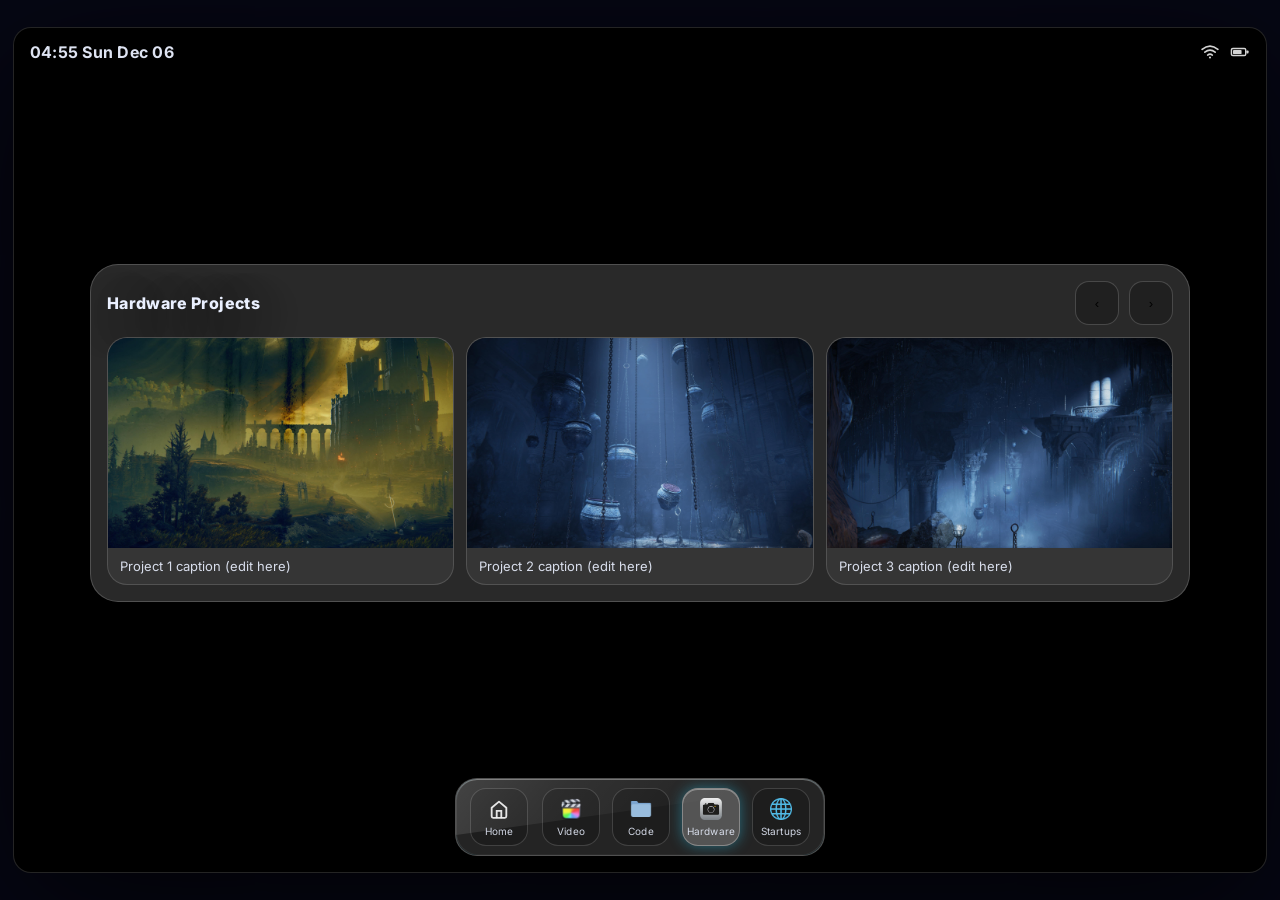
==== hardware.html @ d590d3e7 "init" ====
<!DOCTYPE html>
<html lang="en">
<head>
  <meta charset="utf-8" />
  <meta name="viewport" content="width=device-width, initial-scale=1" />
  <title>Anup's Tablet — Hardware</title>
  <link rel="stylesheet" href="assets/css/styles.css" />
</head>
<body>
  <div class="fullscreen center">
    <div class="device">
      <div class="statusbar">
        <div class="status-left"><span id="clockText"></span></div>
        <div class="status-right" id="statusIcons"></div>
      </div>

      <div class="hardware-wrap">
        <div class="carousel glass-strong">
          <div class="carousel-top">
            <div class="carousel-title">Hardware Projects</div>
            <div style="display:flex; gap:10px;">
              <button class="carousel-btn" id="prevBtn" aria-label="Previous">‹</button>
              <button class="carousel-btn" id="nextBtn" aria-label="Next">›</button>
            </div>
          </div>

          <div class="carousel-track" id="track">
            <!-- 3 cards injected by JS -->
          </div>
        </div>
      </div>

      <div class="dock liquid-glass" id="dock"></div>
    </div>
  </div>

  <script type="module" src="assets/js/hardware.js"></script>
</body>
</html>
---- assets/css/styles.css ----
/* =========================================================
   UPDATED STYLES.CSS
   - Inter font
   - Neon / Frutiger Aero / dark mode palette
   - Larger + wider tablet "device"
   - Home screen apps in ONE ROW
   - Smaller iPad-style dock (evenly spaced like your reference)
   - Video overlay: non-active videos cannot be played + whole card clickable
   ========================================================= */

/* Inter (readability) */
@import url("https://fonts.googleapis.com/css2?family=Inter:wght@400;500;600;700;800&display=swap");

/* =========================================================
   THEME VARIABLES (EDIT COLORS HERE)
   ========================================================= */
:root {
  /* Core */
  --bg: #060714;         /* deep navy */
  --bg-2: #070a1c;       /* slightly brighter */
  --text: #eaf0ff;       /* primary text */
  --muted: rgba(234,240,255,0.75);

  /* Neon accents */
  --accent: #7c5cff;     /* purple neon */
  --accent-2: #2dd4ff;   /* cyan neon */
  --accent-3: #3b82f6;   /* blue neon */

  --accent-soft: rgba(124,92,255,0.20);
  --accent-soft-2: rgba(45,212,255,0.16);

  /* Glass */
  --glass-bg: rgba(255, 255, 255, 0.10);
  --glass-bg-strong: rgba(255, 255, 255, 0.16);
  --glass-border: rgba(255, 255, 255, 0.18);
  --glass-shadow: 0 18px 60px rgba(0,0,0,0.55);

  /* Aero glow */
  --glow: 0 0 18px rgba(45,212,255,0.35);
  --glow-strong: 0 0 26px rgba(124,92,255,0.40);

  /* Video page colors
     NOTE: earlier you asked "dark bg and text red" — if you want that, set:
     --video-text: #ff3b30;
  */
  --video-bg: #05050a;        /* dark gray/black */
  --video-text: var(--accent-2); /* cyan header (Frutiger neon) */
  --video-title: #ffffff;     /* white titles */

  /* Sizes */
  --radius-xl: 28px;
  --radius-lg: 20px;
  --radius-md: 16px;
  --radius-device: 18px;   /* outer device */
  --radius-inner: 16px;    /* panels, dock, cards */


  --blur: 22px;
  --blur-strong: 28px;

  --statusbar-h: 48px;

  /* UPDATED DOCK SIZE (smaller like the reference) */
  --dock-h: 78px;

  /* Primary font */
  --font: "Inter", ui-sans-serif, system-ui, -apple-system, Segoe UI, Roboto, Helvetica, Arial;
}

/* =========================================================
   BASE
   ========================================================= */
* { box-sizing: border-box; }
html, body { height: 100%; }
body {
  margin: 0;
  font-family: var(--font);
  color: var(--text);
  background: var(--bg);
  overflow: hidden;
}

a { color: inherit; text-decoration: none; }

/* =========================================================
   HELPERS
   ========================================================= */
.fullscreen {
  position: relative;
  width: 100vw;
  height: 100vh;
}

.center {
  display: grid;
  place-items: center;
}

.glass {
  background: var(--glass-bg);
  border: 1px solid var(--glass-border);
  backdrop-filter: blur(var(--blur));
  -webkit-backdrop-filter: blur(var(--blur));
  box-shadow: var(--glass-shadow);
  border-radius: var(--radius-xl);
}

.glass-strong {
  background: var(--glass-bg-strong);
  border: 1px solid var(--glass-border);
  backdrop-filter: blur(var(--blur-strong));
  -webkit-backdrop-filter: blur(var(--blur-strong));
  box-shadow: var(--glass-shadow);
  border-radius: var(--radius-xl);
}

.soft-outline {
  box-shadow:
    0 0 0 1px rgba(255,255,255,0.10),
    0 12px 38px rgba(0,0,0,0.55);
}

/* =========================================================
   “LIQUID GLASS” AESTHETIC (optional helper class)
   Add class="liquid-glass" to dock/panels for extra gloss.
   ========================================================= */
.liquid-glass {
  position: relative;
  overflow: hidden;
}

.liquid-glass::before {
  content: "";
  position: absolute;
  inset: -40% -20% auto -20%;
  height: 60%;
  background: linear-gradient(
    135deg,
    rgba(255,255,255,0.28),
    rgba(255,255,255,0.10),
    transparent 70%
  );
  transform: rotate(-8deg);
  pointer-events: none;
  opacity: 0.55;
}

.liquid-glass::after {
  content: "";
  position: absolute;
  inset: 0;
  border-radius: inherit;
  pointer-events: none;
  box-shadow: inset 0 0 0 1px rgba(255,255,255,0.10), var(--glow);
  opacity: 0.85;
}

/* =========================================================
   DEVICE FRAME (UPDATED: larger + wider)
   ========================================================= */
.device {
  /* EDIT HERE: overall tablet size */
  width: min(1400px, 98vw);
  height: min(860px, 94vh);

  margin: auto;
  border-radius: var(--radius-device);
  overflow: hidden;
  position: relative;

  border: 1px solid rgba(255,255,255,0.14);
  box-shadow: 0 35px 140px rgba(0,0,0,0.70);
  background: #000;
}

/* =========================================================
   WALLPAPER (Lock + Main)
   ========================================================= */
.wallpaper {
  position: absolute;
  inset: 0;
  background-size: cover;
  background-position: center;
  transform: scale(1.03);
}

/* Frutiger Aero-ish wash + darken */
.wallpaper::after {
  content: "";
  position: absolute;
  inset: 0;
  background:
    radial-gradient(1200px 700px at 20% 20%, rgba(45,212,255,0.18), transparent 55%),
    radial-gradient(900px 600px at 80% 30%, rgba(124,92,255,0.20), transparent 55%),
    radial-gradient(800px 500px at 60% 85%, rgba(59,130,246,0.14), transparent 60%),
    rgba(0,0,0,0.55);

  backdrop-filter: saturate(135%) contrast(108%);
}

/* =========================================================
   LOCK SCREEN (index.html)
   ========================================================= */
.lock-top-title {
  position: absolute;
  top: 34px;
  left: 0;
  right: 0;
  text-align: center;
  font-weight: 750;
  letter-spacing: 0.35px;
  opacity: 0.92;
  text-shadow: 0 10px 40px rgba(0,0,0,0.7);
}

.lock-hint {
  position: absolute;
  bottom: 150px;
  left: 0;
  right: 0;
  text-align: center;
  opacity: 0.75;
  font-size: 14px;
}

.lock-button {
  position: absolute;
  bottom: 54px;
  left: 50%;
  transform: translateX(-50%);
  width: 74px;
  height: 74px;
  border-radius: 999px;
  display: grid;
  place-items: center;
  cursor: pointer;
  user-select: none;

  background: rgba(255,255,255,0.12);
  border: 1px solid rgba(255,255,255,0.20);
  backdrop-filter: blur(var(--blur));
  -webkit-backdrop-filter: blur(var(--blur));
  box-shadow: 0 18px 55px rgba(0,0,0,0.55);
  transition: transform 180ms ease, background 180ms ease, box-shadow 180ms ease;
}

.lock-button:hover {
  transform: translateX(-50%) scale(1.05);
  background: rgba(255,255,255,0.16);
  box-shadow: 0 22px 70px rgba(0,0,0,0.65);
}

.lock-icon { width: 28px; height: 28px; opacity: 0.95; }


/* =========================================================
   LOCK UNLOCK ANIMATION (SLOWER + GLASS RIPPLE + HIGHER SHACKLE LIFT)
   Requires the shackle path in your lock SVG to have: id="lockShackle"
   ========================================================= */

/* Shackle: lift up first, then swing open, then drift away */
.unlocking #lockShackle {
  transform-origin: 12px 10px;
  animation: shackleLiftAndOpen 1600ms cubic-bezier(.18,.75,.24,1) forwards;
}

@keyframes shackleLiftAndOpen {
  0% { transform: rotate(0deg) translate(0, 0); opacity: 1; }
  30% { transform: rotate(0deg) translate(0, -12px); opacity: 1; }
  48% { transform: rotate(0deg) translate(0, -18px); opacity: 1; }
  72% { transform: rotate(-38deg) translate(-4px, -20px); opacity: 0.92; }
  100% { transform: rotate(-62deg) translate(-8px, -28px); opacity: 0; }
}

/* Glass ripple from the lock button */
.lock-button {
  overflow: visible;
}

.unlocking .lock-button::after {
  content: "";
  position: absolute;
  inset: 50%;
  width: 12px;
  height: 12px;
  border-radius: 999px;
  transform: translate(-50%, -50%) scale(0.6);
  pointer-events: none;

  background: radial-gradient(
    circle,
    rgba(255,255,255,0.40) 0%,
    rgba(45,212,255,0.28) 22%,
    rgba(124,92,255,0.18) 44%,
    rgba(255,255,255,0.00) 70%
  );

  opacity: 0;
  animation: glassRipple 2100ms cubic-bezier(.16,.82,.22,1) forwards;
}

@keyframes glassRipple {
  0% { opacity: 0; transform: translate(-50%, -50%) scale(0.6); }
  12% { opacity: 0.85; transform: translate(-50%, -50%) scale(1.2); }
  55% { opacity: 0.55; transform: translate(-50%, -50%) scale(7.2); }
  100% { opacity: 0; transform: translate(-50%, -50%) scale(12.0); }
}

/* Slow the overall lock-screen transition a bit for readability */
.unlocking .wallpaper { animation: unlockFade 1800ms ease forwards; }
.unlocking .lock-top-title,
.unlocking .lock-hint,
.unlocking .lock-button { animation: unlockSlide 1600ms ease forwards; }

@keyframes unlockFade {
  to { filter: blur(10px) brightness(0.74); transform: scale(1.08); }
}

@keyframes unlockSlide {
  to { transform: translateX(-50%) translateY(26px); opacity: 0; }
}

/* =========================================================
   STATUS BAR
   ========================================================= */
.statusbar {
  position: absolute;
  top: 0;
  left: 0;
  right: 0;
  height: var(--statusbar-h);
  padding: 10px 16px;
  display: flex;
  align-items: center;
  justify-content: space-between;
  pointer-events: none;
}

.status-left {
  font-weight: 700;
  letter-spacing: 0.25px;
  opacity: 0.95;
  display: flex;
  gap: 8px;
  align-items: center;
}

.status-right {
  display: flex;
  gap: 10px;
  align-items: center;
  opacity: 0.92;
}

.status-icon { width: 20px; height: 20px; }

/* =========================================================
   HOME SCREEN (main.html) — ONE ROW APPS
   ========================================================= */
.homescreen {
  position: absolute;
  inset: 0;
  padding: 64px 34px calc(var(--dock-h) + 18px);
}

/* UPDATED: use flex centering */
.app-grid {
  height: 100%;
  display: flex;
  align-items: center;
  justify-content: center;
}

/* UPDATED: one horizontal line */
.apps {
  display: grid;
  grid-auto-flow: column;     /* force one row */
  grid-auto-columns: 140px;   /* per-app column width */
  gap: 36px;
  padding: 28px 36px;

  border-radius: var(--radius-xl);
  background: rgba(0,0,0,0.18);
  border: 1px solid rgba(255,255,255,0.10);
  backdrop-filter: blur(12px);
}

.app-tile {
  width: 140px;
  display: grid;
  justify-items: center;
  gap: 10px;
  cursor: pointer;
  user-select: none;
}

.app-icon {
  width: 86px;
  height: 86px;
  border-radius: 22px;
  overflow: hidden;
  display: grid;
  place-items: center;
  background: rgba(255,255,255,0.12);
  border: 1px solid rgba(255,255,255,0.16);
  backdrop-filter: blur(10px);
  transition: transform 180ms ease, background 180ms ease, box-shadow 180ms ease;
}

.app-tile:hover .app-icon {
  transform: translateY(-2px) scale(1.05);
  background: rgba(255,255,255,0.16);
  box-shadow: var(--glow);
}

.app-icon img {
  width: 100%;
  height: 100%;
  object-fit: cover;
}

.app-label {
  font-size: 14px;
  opacity: 0.95;
  text-align: center;
  text-transform: lowercase;
  letter-spacing: 0.25px;
}

/* Larger home icons on wide tablet screens */
@media (min-width: 1200px) {
  .apps {
    grid-auto-columns: 160px;
    gap: 44px;
    padding: 32px 44px;
  }
  .app-icon {
    width: 104px;
    height: 104px;
    border-radius: 26px;
  }
  .app-label {
    font-size: 15px;
    letter-spacing: 0.3px;
  }
}

/* =========================================================
   DOCK / FLOATING MENU — SMALLER + EVEN SPACING (reference)
   ========================================================= */
.dock {
  position: absolute;
  left: 50%;
  bottom: 16px;
  transform: translateX(-50%);

  /* ✅ shrink-to-fit content */
  width: fit-content;
  max-width: 94%;

  height: var(--dock-h);
  padding: 10px 14px;

  display: flex;
  align-items: center;
  gap: 14px; /* spacing between Home and app group */

  border-radius: 22px;

  /* ✅ Liquid glass look */
  background: rgba(255,255,255,0.14);
  border: 1px solid rgba(255,255,255,0.20);
  backdrop-filter: blur(var(--blur-strong)) saturate(160%);
  -webkit-backdrop-filter: blur(var(--blur-strong)) saturate(160%);

  box-shadow:
    0 14px 44px rgba(0,0,0,0.55),
    inset 0 1px 0 rgba(255,255,255,0.28),
    inset 0 -1px 0 rgba(0,0,0,0.35);

  overflow: hidden; /* important for gloss layer */
}

/* Gloss highlight sweep */
.dock::before {
  content: "";
  position: absolute;
  inset: -30% -20% auto -20%;
  height: 70%;
  background: linear-gradient(
    135deg,
    rgba(255,255,255,0.34),
    rgba(255,255,255,0.12),
    transparent 70%
  );
  transform: rotate(-8deg);
  pointer-events: none;
  opacity: 0.55;
}

/* Neon edge glow */
.dock::after {
  content: "";
  position: absolute;
  inset: 0;
  border-radius: inherit;
  pointer-events: none;
  box-shadow: inset 0 0 0 1px rgba(255,255,255,0.10), var(--glow);
  opacity: 0.85;
}

.dock-left,
.dock-right {
  display: flex;
  align-items: center;
  gap: 12px; /* even spacing between items */
}

/* Each dock button becomes icon + label stack */
.dock-btn {
  width: 58px;
  height: calc(var(--dock-h) - 20px); /* keep inside padding */
  border-radius: 16px;

  display: flex;
  flex-direction: column;
  align-items: center;
  justify-content: center;
  gap: 6px;

  border: 1px solid rgba(255,255,255,0.16);
  background: rgba(0,0,0,0.18);

  cursor: pointer;
  transition: transform 140ms ease, background 140ms ease, box-shadow 140ms ease;
}

.dock-btn:hover {
  transform: translateY(-2px);
  background: rgba(0,0,0,0.24);
  box-shadow: var(--glow);
}

/* Active highlight (subtle but clear) */
.dock-btn.active {
  background: rgba(255,255,255,0.22);
  border-color: rgba(255,255,255,0.30);
  box-shadow:
    inset 0 1px 0 rgba(255,255,255,0.35),
    0 0 14px rgba(45,212,255,0.40);
}

/* Icon size */
.dock-btn img,
.dock-btn svg {
  width: 22px;
  height: 22px;
  opacity: 0.95;
}

/* Label under icon */
.dock-label {
  font-size: 10px;
  line-height: 1;
  letter-spacing: 0.2px;
  opacity: 0.88;

  /* keep labels from wrapping */
  white-space: nowrap;
}

/* =========================================================
   VIDEO EDITING PAGE
   ========================================================= */
.video-page { background: var(--video-bg); }

.video-header {
  position: absolute;
  top: 54px;
  left: 0;
  right: 0;
  text-align: center;
  font-weight: 800;
  color: var(--video-text);
  letter-spacing: 0.35px;
  text-shadow: 0 0 18px rgba(45,212,255,0.20);
}

.video-grid {
  position: absolute;
  inset: 120px 24px calc(var(--dock-h) + 34px);
  display: grid;
  place-items: center;
}

.video-row {
  width: min(1100px, 94%);
  display: grid;
  grid-template-columns: repeat(3, 1fr);
  gap: 18px;
}

.video-card {
  border-radius: 20px;
  overflow: hidden;
  border: 1px solid rgba(255,255,255,0.14);
  background: rgba(255,255,255,0.06);
  backdrop-filter: blur(12px);
  cursor: pointer;
  transition: transform 200ms ease, box-shadow 200ms ease, border-color 200ms ease;
}

/*
  IMPORTANT (PATCH):
  Wrap the iframe + overlay in a .video-frame so the "Tap to select" pill centers
  over the VIDEO area only (not including the title block below).

  Expected structure:
    <div class="video-card">
      <div class="video-frame">
        <div class="video-overlay"></div>
        <iframe class="video-embed" ...></iframe>
      </div>
      <div class="video-title">...</div>
    </div>
*/
.video-frame {
  position: relative;
  width: 100%;
}

/*
  Video overlay behavior (PATCH):
  - When NOT active: overlay blocks the iframe so the video can't be played
    and the entire tile is clickable to activate.
  - When active: overlay disappears so the user can interact with the iframe.
  - "Tap to select" pill is centered via flex (always true center).
*/
.video-overlay {
  position: absolute;
  inset: 0;
  z-index: 2;
  cursor: pointer;

  display: flex;
  align-items: center;
  justify-content: center;

  /* subtle glass sheen */
  background: linear-gradient(
    135deg,
    rgba(255,255,255,0.08),
    rgba(0,0,0,0.12)
  );
  backdrop-filter: blur(6px);
  -webkit-backdrop-filter: blur(6px);
}

.video-overlay::after {
  content: none;
}

.video-card:hover { transform: translateY(-3px); }


.video-card.active {
  transform: scale(1.08);
  border-color: rgba(45,212,255,0.9);
  box-shadow: 0 0 0 6px rgba(45,212,255,0.14), 0 30px 90px rgba(0,0,0,0.7);
  z-index: 3;
}

/* when active, overlay should not block clicks */
.video-card.active .video-overlay {
  display: none;
}

.video-embed {
  width: 100%;
  aspect-ratio: 16 / 9;
  border: 0;
  display: block;
}

.video-title {
  padding: 10px 12px;
  color: var(--video-title);
  font-size: 14px;
  opacity: 0.92;
}

/* =========================================================
   PROGRAMMING PAGE (file system + viewer)
   ========================================================= */
.programming-layout {
  position: absolute;
  inset: 64px 18px calc(var(--dock-h) + 20px);
  display: grid;
  grid-template-columns: 1.2fr 1fr;
  gap: 14px;
}

.panel {
  border-radius: var(--radius-xl);
  background: rgba(255,255,255,0.10);
  border: 1px solid rgba(255,255,255,0.16);
  backdrop-filter: blur(var(--blur));
  -webkit-backdrop-filter: blur(var(--blur));
  box-shadow: 0 18px 55px rgba(0,0,0,0.55);
  overflow: hidden;
}

.panel-header {
  padding: 14px 16px;
  border-bottom: 1px solid rgba(255,255,255,0.12);
  display: flex;
  align-items: center;
  justify-content: space-between;
}

.panel-title {
  font-weight: 800;
  letter-spacing: 0.35px;
  text-shadow: 0 10px 40px rgba(0,0,0,0.7);
}

.fs {
  padding: 10px 0 14px;
  height: 100%;
  overflow: auto;
}

.fs-group { padding: 8px 14px; }

.fs-lang {
  font-weight: 800;
  opacity: 0.92;
  margin: 8px 0 6px;
  display: flex;
  align-items: center;
  gap: 8px;
}

.fs-file {
  padding: 10px 10px;
  border-radius: 14px;
  display: grid;
  grid-template-columns: 1fr auto auto;
  gap: 10px;
  align-items: center;
  cursor: pointer;
  border: 1px solid transparent;
  transition: background 140ms ease, border-color 140ms ease, box-shadow 140ms ease;
}

.fs-file:hover {
  background: rgba(0,0,0,0.18);
  border-color: rgba(255,255,255,0.10);
}

.fs-file.active {
  background: rgba(45,212,255,0.14);
  border-color: rgba(45,212,255,0.60);
  box-shadow: var(--glow);
}

.fs-meta {
  font-size: 12px;
  opacity: 0.75;
  white-space: nowrap;
}

.viewer {
  padding: 14px 16px;
  height: calc(100% - 52px);
  overflow: auto;
}

.viewer h2 { margin: 0 0 8px; font-size: 18px; }
.viewer p { margin: 8px 0; opacity: 0.92; line-height: 1.45; }

/* =========================================================
   HARDWARE PAGE (carousel 3-at-a-time)
   ========================================================= */
.hardware-wrap {
  position: absolute;
  inset: 64px 18px calc(var(--dock-h) + 20px);
  display: grid;
  place-items: center;
}

.carousel {
  width: min(1100px, 96%);
  padding: 16px;
  border-radius: var(--radius-xl);
}

.carousel-top {
  display: flex;
  align-items: center;
  justify-content: space-between;
  margin-bottom: 12px;
}

.carousel-title {
  font-weight: 800;
  letter-spacing: 0.35px;
  text-shadow: 0 10px 40px rgba(0,0,0,0.7);
}

.carousel-btn {
  width: 44px;
  height: 44px;
  border-radius: 14px;
  border: 1px solid rgba(255,255,255,0.18);
  background: rgba(0,0,0,0.22);
  cursor: pointer;
  display: grid;
  place-items: center;
  transition: transform 140ms ease, box-shadow 140ms ease;
}

.carousel-btn:hover {
  transform: translateY(-2px);
  box-shadow: var(--glow);
}

.carousel-track {
  display: grid;
  grid-template-columns: repeat(3, 1fr);
  gap: 12px;
}

.hw-card {
  border-radius: 20px;
  overflow: hidden;
  border: 1px solid rgba(255,255,255,0.14);
  background: rgba(255,255,255,0.06);
}

.hw-img {
  width: 100%;
  height: 210px;
  object-fit: cover;
  display: block;
}

.hw-caption {
  padding: 10px 12px;
  font-size: 13px;
  opacity: 0.9;
}

/* =========================================================
   STARTUPS PAGE (browser mock)
   ========================================================= */
.browser-wrap {
  position: absolute;
  inset: 64px 18px calc(var(--dock-h) + 20px);
  display: grid;
  place-items: center;
}

.browser {
  width: min(1100px, 96%);
  height: min(560px, 72vh);
  border-radius: var(--radius-xl);
  overflow: hidden;
}

.browser-topbar {
  display: grid;
  grid-template-columns: auto 1fr auto;
  gap: 12px;
  align-items: center;
  padding: 10px 12px;
  border-bottom: 1px solid rgba(255,255,255,0.12);
}

.traffic { display: flex; gap: 8px; align-items: center; }
.dot {
  width: 12px; height: 12px; border-radius: 999px;
  background: rgba(255,255,255,0.18);
}

.tabs {
  display: flex;
  gap: 8px;
  align-items: center;
}

.tab {
  padding: 8px 10px;
  border-radius: 14px;
  border: 1px solid rgba(255,255,255,0.16);
  background: rgba(0,0,0,0.18);
  cursor: pointer;
  font-size: 13px;
  opacity: 0.92;
  transition: box-shadow 140ms ease, transform 140ms ease;
}

.tab:hover {
  transform: translateY(-1px);
  box-shadow: var(--glow);
}

.tab.active {
  border-color: rgba(45,212,255,0.65);
  background: rgba(45,212,255,0.12);
  box-shadow: var(--glow);
}

.urlbar {
  padding: 8px 10px;
  border-radius: 14px;
  border: 1px solid rgba(255,255,255,0.16);
  background: rgba(0,0,0,0.22);
  font-size: 13px;
  opacity: 0.9;
  white-space: nowrap;
  overflow: hidden;
  text-overflow: ellipsis;
}

.browser-content {
  height: calc(100% - 54px);
  overflow: auto;
  padding: 18px;
  background: rgba(0,0,0,0.16);
}

.page { display: none; }
.page.active { display: block; }

.page h2 { margin: 0 0 10px; }
.page p { margin: 8px 0; line-height: 1.45; opacity: 0.92; }
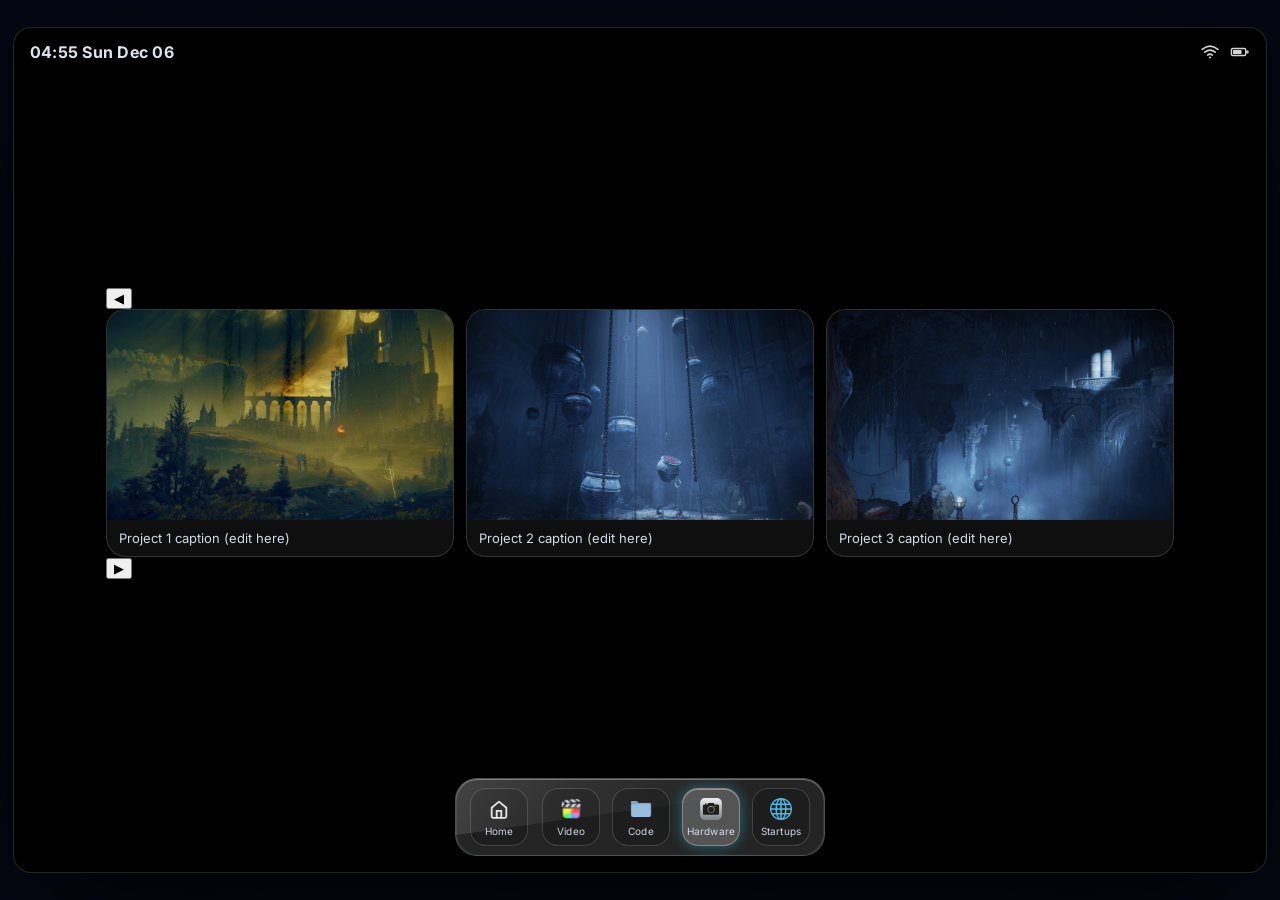
==== commit df802895: "organization and optimization" ====
--- a/hardware.html
+++ b/hardware.html
@@ -4,9 +4,14 @@
   <meta charset="utf-8" />
   <meta name="viewport" content="width=device-width, initial-scale=1" />
   <title>Anup's Tablet — Hardware</title>
+
+  <link rel="preconnect" href="https://fonts.googleapis.com" />
+  <link rel="preconnect" href="https://fonts.gstatic.com" crossorigin />
+  <link rel="stylesheet" href="https://fonts.googleapis.com/css2?family=Inter:wght@400;500;600;700;800&display=swap" />
+
   <link rel="stylesheet" href="assets/css/styles.css" />
 </head>
-<body>
+<body class="hardware-page">
   <div class="fullscreen center">
     <div class="device">
       <div class="statusbar">
@@ -15,22 +20,48 @@
       </div>
 
       <div class="hardware-wrap">
-        <div class="carousel glass-strong">
-          <div class="carousel-top">
-            <div class="carousel-title">Hardware Projects</div>
-            <div style="display:flex; gap:10px;">
-              <button class="carousel-btn" id="prevBtn" aria-label="Previous">‹</button>
-              <button class="carousel-btn" id="nextBtn" aria-label="Next">›</button>
-            </div>
-          </div>
-
-          <div class="carousel-track" id="track">
-            <!-- 3 cards injected by JS -->
-          </div>
+        <div class="carousel">
+          <button class="carousel-nav" id="prevBtn" aria-label="Previous">◀</button>
+          <div class="carousel-track" id="track"></div>
+          <button class="carousel-nav" id="nextBtn" aria-label="Next">▶</button>
         </div>
       </div>
 
-      <div class="dock liquid-glass" id="dock"></div>
+      <!-- Dock (static HTML = faster + no JS injection) -->
+      <nav class="dock liquid-glass" aria-label="App Dock">
+        <div class="dock-left">
+          <a class="dock-btn" href="main.html" aria-label="Home">
+            <svg viewBox="0 0 24 24" fill="none" aria-hidden="true">
+              <path d="M4 10.6 12 4l8 6.6V20a1.6 1.6 0 0 1-1.6 1.6H5.6A1.6 1.6 0 0 1 4 20v-9.4Z"
+                stroke="white" opacity="0.92" stroke-width="2" stroke-linejoin="round"/>
+              <path d="M9.5 21v-7h5v7" stroke="white" opacity="0.92" stroke-width="2" stroke-linecap="round"/>
+            </svg>
+            <div class="dock-label">Home</div>
+          </a>
+        </div>
+
+        <div class="dock-right">
+          <a class="dock-btn" href="video.html" aria-label="Video Editing">
+            <img src="assets/img/icons/app-video.png" alt="Video" loading="lazy" />
+            <div class="dock-label">Video</div>
+          </a>
+
+          <a class="dock-btn" href="programming.html" aria-label="Programming">
+            <img src="assets/img/icons/app-programming.png" alt="Programming" loading="lazy" />
+            <div class="dock-label">Code</div>
+          </a>
+
+          <a class="dock-btn active" href="hardware.html" aria-label="Hardware">
+            <img src="assets/img/icons/app-hardware.png" alt="Hardware" loading="lazy" />
+            <div class="dock-label">Hardware</div>
+          </a>
+
+          <a class="dock-btn" href="startups.html" aria-label="Startups">
+            <img src="assets/img/icons/app-startups.png" alt="Startups" loading="lazy" />
+            <div class="dock-label">Startups</div>
+          </a>
+        </div>
+      </nav>
     </div>
   </div>
 
--- a/assets/css/styles.css
+++ b/assets/css/styles.css
@@ -9,7 +9,6 @@
    ========================================================= */
 
 /* Inter (readability) */
-@import url("https://fonts.googleapis.com/css2?family=Inter:wght@400;500;600;700;800&display=swap");
 
 /* =========================================================
    THEME VARIABLES (EDIT COLORS HERE)
@@ -252,72 +251,17 @@
 
 .lock-icon { width: 28px; height: 28px; opacity: 0.95; }
 
-
-/* =========================================================
-   LOCK UNLOCK ANIMATION (SLOWER + GLASS RIPPLE + HIGHER SHACKLE LIFT)
-   Requires the shackle path in your lock SVG to have: id="lockShackle"
-   ========================================================= */
-
-/* Shackle: lift up first, then swing open, then drift away */
-.unlocking #lockShackle {
-  transform-origin: 12px 10px;
-  animation: shackleLiftAndOpen 1600ms cubic-bezier(.18,.75,.24,1) forwards;
-}
-
-@keyframes shackleLiftAndOpen {
-  0% { transform: rotate(0deg) translate(0, 0); opacity: 1; }
-  30% { transform: rotate(0deg) translate(0, -12px); opacity: 1; }
-  48% { transform: rotate(0deg) translate(0, -18px); opacity: 1; }
-  72% { transform: rotate(-38deg) translate(-4px, -20px); opacity: 0.92; }
-  100% { transform: rotate(-62deg) translate(-8px, -28px); opacity: 0; }
-}
-
-/* Glass ripple from the lock button */
-.lock-button {
-  overflow: visible;
-}
-
-.unlocking .lock-button::after {
-  content: "";
-  position: absolute;
-  inset: 50%;
-  width: 12px;
-  height: 12px;
-  border-radius: 999px;
-  transform: translate(-50%, -50%) scale(0.6);
-  pointer-events: none;
-
-  background: radial-gradient(
-    circle,
-    rgba(255,255,255,0.40) 0%,
-    rgba(45,212,255,0.28) 22%,
-    rgba(124,92,255,0.18) 44%,
-    rgba(255,255,255,0.00) 70%
-  );
-
-  opacity: 0;
-  animation: glassRipple 2100ms cubic-bezier(.16,.82,.22,1) forwards;
-}
-
-@keyframes glassRipple {
-  0% { opacity: 0; transform: translate(-50%, -50%) scale(0.6); }
-  12% { opacity: 0.85; transform: translate(-50%, -50%) scale(1.2); }
-  55% { opacity: 0.55; transform: translate(-50%, -50%) scale(7.2); }
-  100% { opacity: 0; transform: translate(-50%, -50%) scale(12.0); }
-}
-
-/* Slow the overall lock-screen transition a bit for readability */
-.unlocking .wallpaper { animation: unlockFade 1800ms ease forwards; }
+/* Unlock animation */
+.unlocking .wallpaper { animation: unlockFade 550ms ease forwards; }
 .unlocking .lock-top-title,
 .unlocking .lock-hint,
-.unlocking .lock-button { animation: unlockSlide 1600ms ease forwards; }
+.unlocking .lock-button { animation: unlockSlide 500ms ease forwards; }
 
 @keyframes unlockFade {
-  to { filter: blur(10px) brightness(0.74); transform: scale(1.08); }
-}
-
+  to { filter: blur(8px) brightness(0.78); transform: scale(1.10); }
+}
 @keyframes unlockSlide {
-  to { transform: translateX(-50%) translateY(26px); opacity: 0; }
+  to { transform: translateX(-50%) translateY(20px); opacity: 0; }
 }
 
 /* =========================================================
@@ -601,6 +545,7 @@
 }
 
 .video-card {
+  position: relative; /* required for overlay */
   border-radius: 20px;
   overflow: hidden;
   border: 1px solid rgba(255,255,255,0.14);
@@ -610,43 +555,88 @@
   transition: transform 200ms ease, box-shadow 200ms ease, border-color 200ms ease;
 }
 
-/*
-  IMPORTANT (PATCH):
-  Wrap the iframe + overlay in a .video-frame so the "Tap to select" pill centers
-  over the VIDEO area only (not including the title block below).
-
-  Expected structure:
-    <div class="video-card">
-      <div class="video-frame">
-        <div class="video-overlay"></div>
-        <iframe class="video-embed" ...></iframe>
-      </div>
-      <div class="video-title">...</div>
-    </div>
-*/
-.video-frame {
-  position: relative;
-  width: 100%;
-}
-
-/*
-  Video overlay behavior (PATCH):
-  - When NOT active: overlay blocks the iframe so the video can't be played
-    and the entire tile is clickable to activate.
-  - When active: overlay disappears so the user can interact with the iframe.
-  - "Tap to select" pill is centered via flex (always true center).
-*/
+/* overlay blocks interaction when NOT active */
 .video-overlay {
   position: absolute;
   inset: 0;
   z-index: 2;
   cursor: pointer;
-
-  display: flex;
-  align-items: center;
-  justify-content: center;
-
-  /* subtle glass sheen */
+  background: transparent; /* can be glassy if you want */
+}
+
+.video-overlay::after {
+  content: "Tap to select";
+  position: absolute;
+
+  /* ✅ perfect center */
+  top: 50%;
+  left: 50%;
+  transform: translate(-50%, -50%);
+
+  padding: 8px 14px;
+  border-radius: 999px;
+
+  font-size: 13px;
+  font-weight: 500;
+  letter-spacing: 0.3px;
+  opacity: 0.9;
+
+  background: rgba(0,0,0,0.55);
+  border: 1px solid rgba(255,255,255,0.18);
+  backdrop-filter: blur(6px);
+  -webkit-backdrop-filter: blur(6px);
+
+  box-shadow:
+    0 8px 30px rgba(0,0,0,0.55),
+    inset 0 1px 0 rgba(255,255,255,0.25);
+
+  pointer-events: none; /* click passes through to overlay */
+}
+
+.video-card:hover { transform: translateY(-3px); }
+
+.video-card:hover .video-overlay::after {
+  opacity: 1;
+}
+
+.video-card.active {
+  transform: scale(1.08);
+  border-color: rgba(45,212,255,0.9);
+  box-shadow: 0 0 0 6px rgba(45,212,255,0.14), 0 30px 90px rgba(0,0,0,0.7);
+  z-index: 3;
+}
+
+/* when active, overlay should not block clicks */
+.video-card.active .video-overlay {
+  display: none;
+}
+
+.video-embed {
+  width: 100%;
+  aspect-ratio: 16 / 9;
+  border: 0;
+  display: block;
+}
+
+.video-title {
+  padding: 10px 12px;
+  color: var(--video-title);
+  font-size: 14px;
+  opacity: 0.92;
+}
+
+/* =========================================================
+   VIDEO OVERLAY (requested behavior)
+   - If NOT active: overlay blocks iframe so it cannot play
+   - Whole card is clickable to activate
+   ========================================================= */
+.video-overlay {
+  position: absolute;
+  inset: 0;
+  z-index: 2;
+  cursor: pointer;
+
+  /* subtle glass sheen (looks intentional) */
   background: linear-gradient(
     135deg,
     rgba(255,255,255,0.08),
@@ -656,37 +646,26 @@
   -webkit-backdrop-filter: blur(6px);
 }
 
-.video-overlay::after {
-  content: none;
-}
-
-.video-card:hover { transform: translateY(-3px); }
-
-
-.video-card.active {
-  transform: scale(1.08);
-  border-color: rgba(45,212,255,0.9);
-  box-shadow: 0 0 0 6px rgba(45,212,255,0.14), 0 30px 90px rgba(0,0,0,0.7);
-  z-index: 3;
-}
-
-/* when active, overlay should not block clicks */
+/* When active, allow interaction with iframe */
 .video-card.active .video-overlay {
   display: none;
 }
 
-.video-embed {
-  width: 100%;
-  aspect-ratio: 16 / 9;
-  border: 0;
-  display: block;
-}
-
-.video-title {
-  padding: 10px 12px;
-  color: var(--video-title);
-  font-size: 14px;
-  opacity: 0.92;
+/* Optional hint pill */
+.video-overlay::after {
+  content: "Tap to select";
+  position: absolute;
+  left: 12px;
+  bottom: 12px;
+  padding: 6px 10px;
+  border-radius: 999px;
+
+  font-size: 12px;
+  letter-spacing: 0.2px;
+  opacity: 0.85;
+
+  background: rgba(0,0,0,0.45);
+  border: 1px solid rgba(255,255,255,0.16);
 }
 
 /* =========================================================
@@ -935,3 +914,60 @@
 
 .page h2 { margin: 0 0 10px; }
 .page p { margin: 8px 0; line-height: 1.45; opacity: 0.92; }
+
+/* =========================================================
+   PATCH OVERRIDES (performance + latest behavior)
+   - Remove "Tap to select" pill (keep overlay for click-to-select + blocking)
+   - Ensure overlay centers against VIDEO AREA only using .video-frame wrapper
+   - Lock: slower unlock + higher shackle lift + glass ripple
+   ========================================================= */
+
+/* Ensure .video-frame exists even if older CSS didn’t define it */
+.video-frame{position:relative;width:100%;}
+
+/* Remove visual pill/hint entirely */
+.video-overlay::after{content:none !important;}
+
+/* Lock shackle animation (requires #lockShackle in SVG) */
+.unlocking #lockShackle{
+  transform-origin:12px 10px;
+  animation:shackleLiftAndOpen 1600ms cubic-bezier(.18,.75,.24,1) forwards;
+}
+
+@keyframes shackleLiftAndOpen{
+  0%{transform:rotate(0deg) translate(0,0);opacity:1;}
+  30%{transform:rotate(0deg) translate(0,-12px);opacity:1;}
+  48%{transform:rotate(0deg) translate(0,-18px);opacity:1;}
+  72%{transform:rotate(-38deg) translate(-4px,-20px);opacity:.92;}
+  100%{transform:rotate(-62deg) translate(-8px,-28px);opacity:0;}
+}
+
+/* Glass ripple from lock button */
+.unlocking .lock-button{overflow:visible;}
+.unlocking .lock-button::after{
+  content:"";
+  position:absolute;
+  inset:50%;
+  width:12px;
+  height:12px;
+  border-radius:999px;
+  transform:translate(-50%,-50%) scale(.6);
+  pointer-events:none;
+  background:radial-gradient(circle,
+    rgba(255,255,255,.40) 0%,
+    rgba(45,212,255,.28) 22%,
+    rgba(124,92,255,.18) 44%,
+    rgba(255,255,255,0) 70%
+  );
+  opacity:0;
+  animation:glassRipple 1800ms cubic-bezier(.16,.82,.22,1) forwards;
+}
+
+@keyframes glassRipple{
+  0%{opacity:0;transform:translate(-50%,-50%) scale(.6);}
+  12%{opacity:.85;transform:translate(-50%,-50%) scale(1.1);}
+  55%{opacity:.55;transform:translate(-50%,-50%) scale(6.2);}
+  100%{opacity:0;transform:translate(-50%,-50%) scale(10.5);}
+}
+
+
